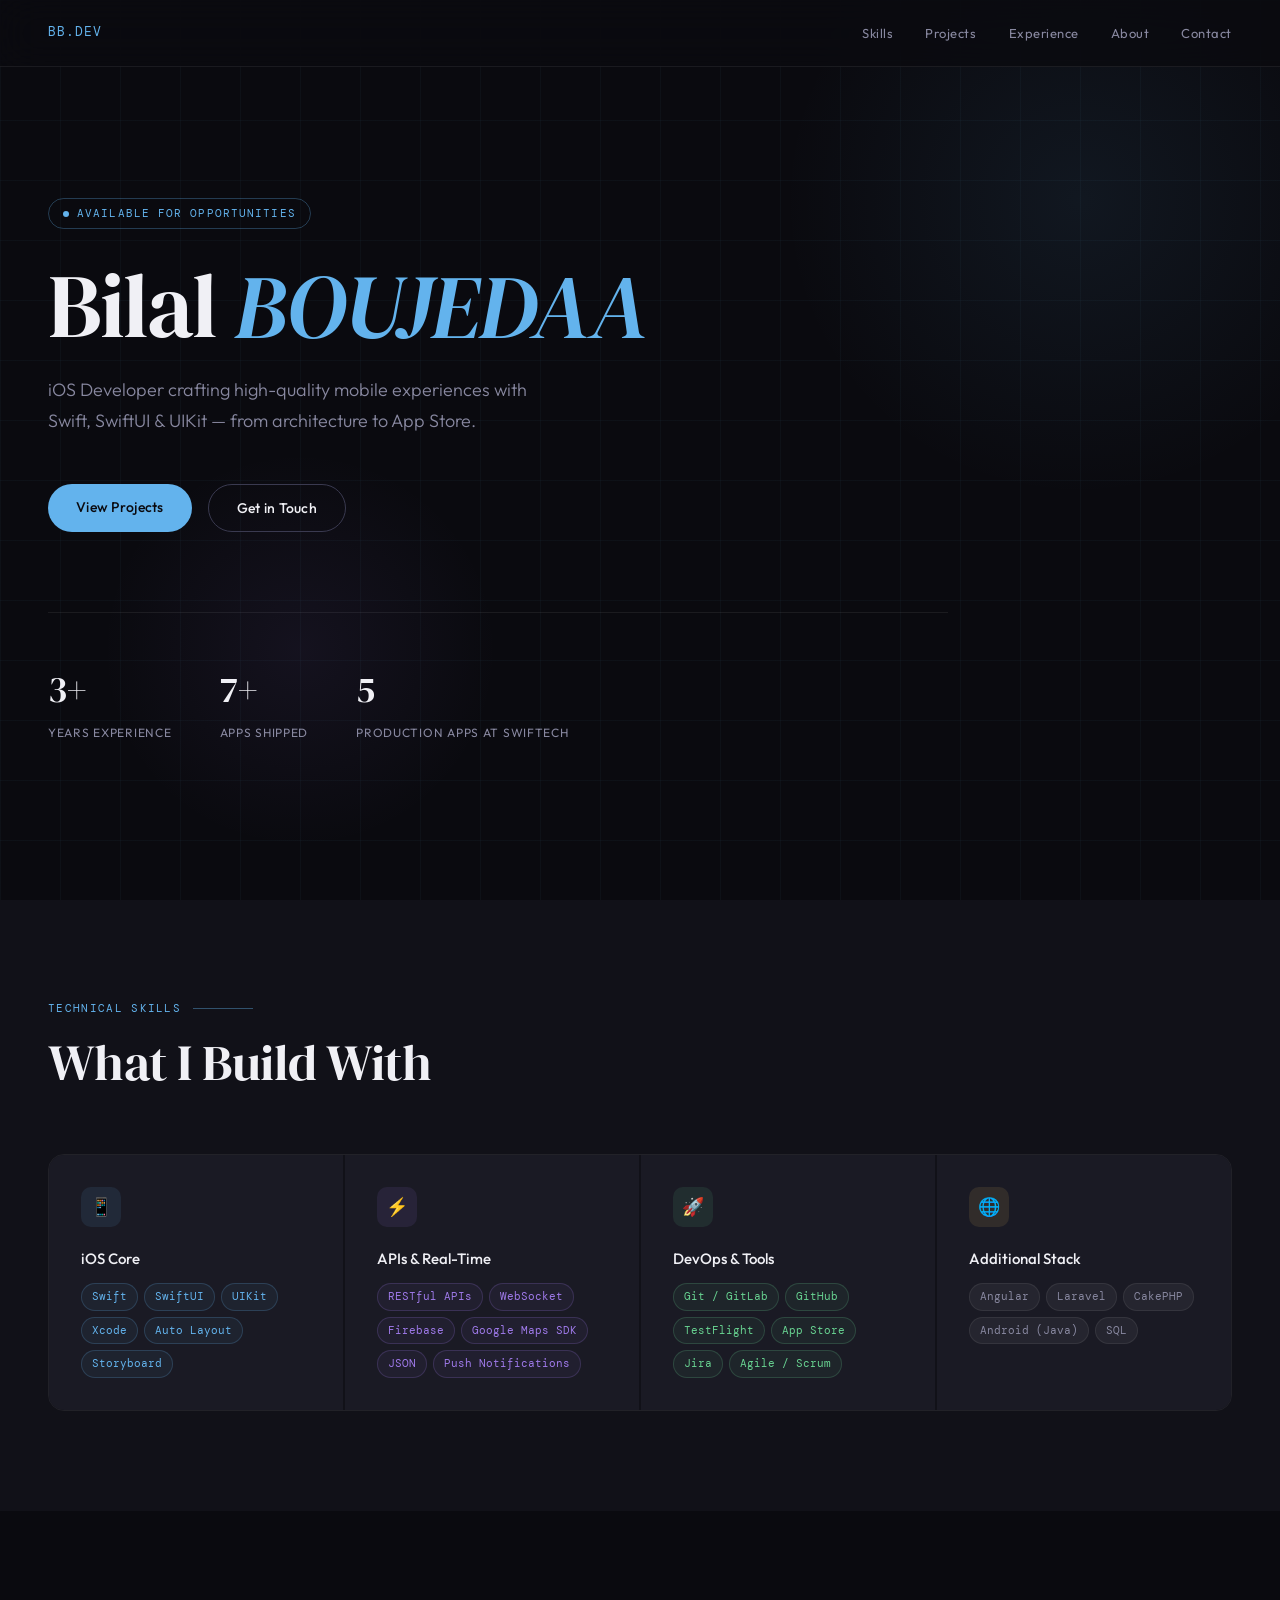
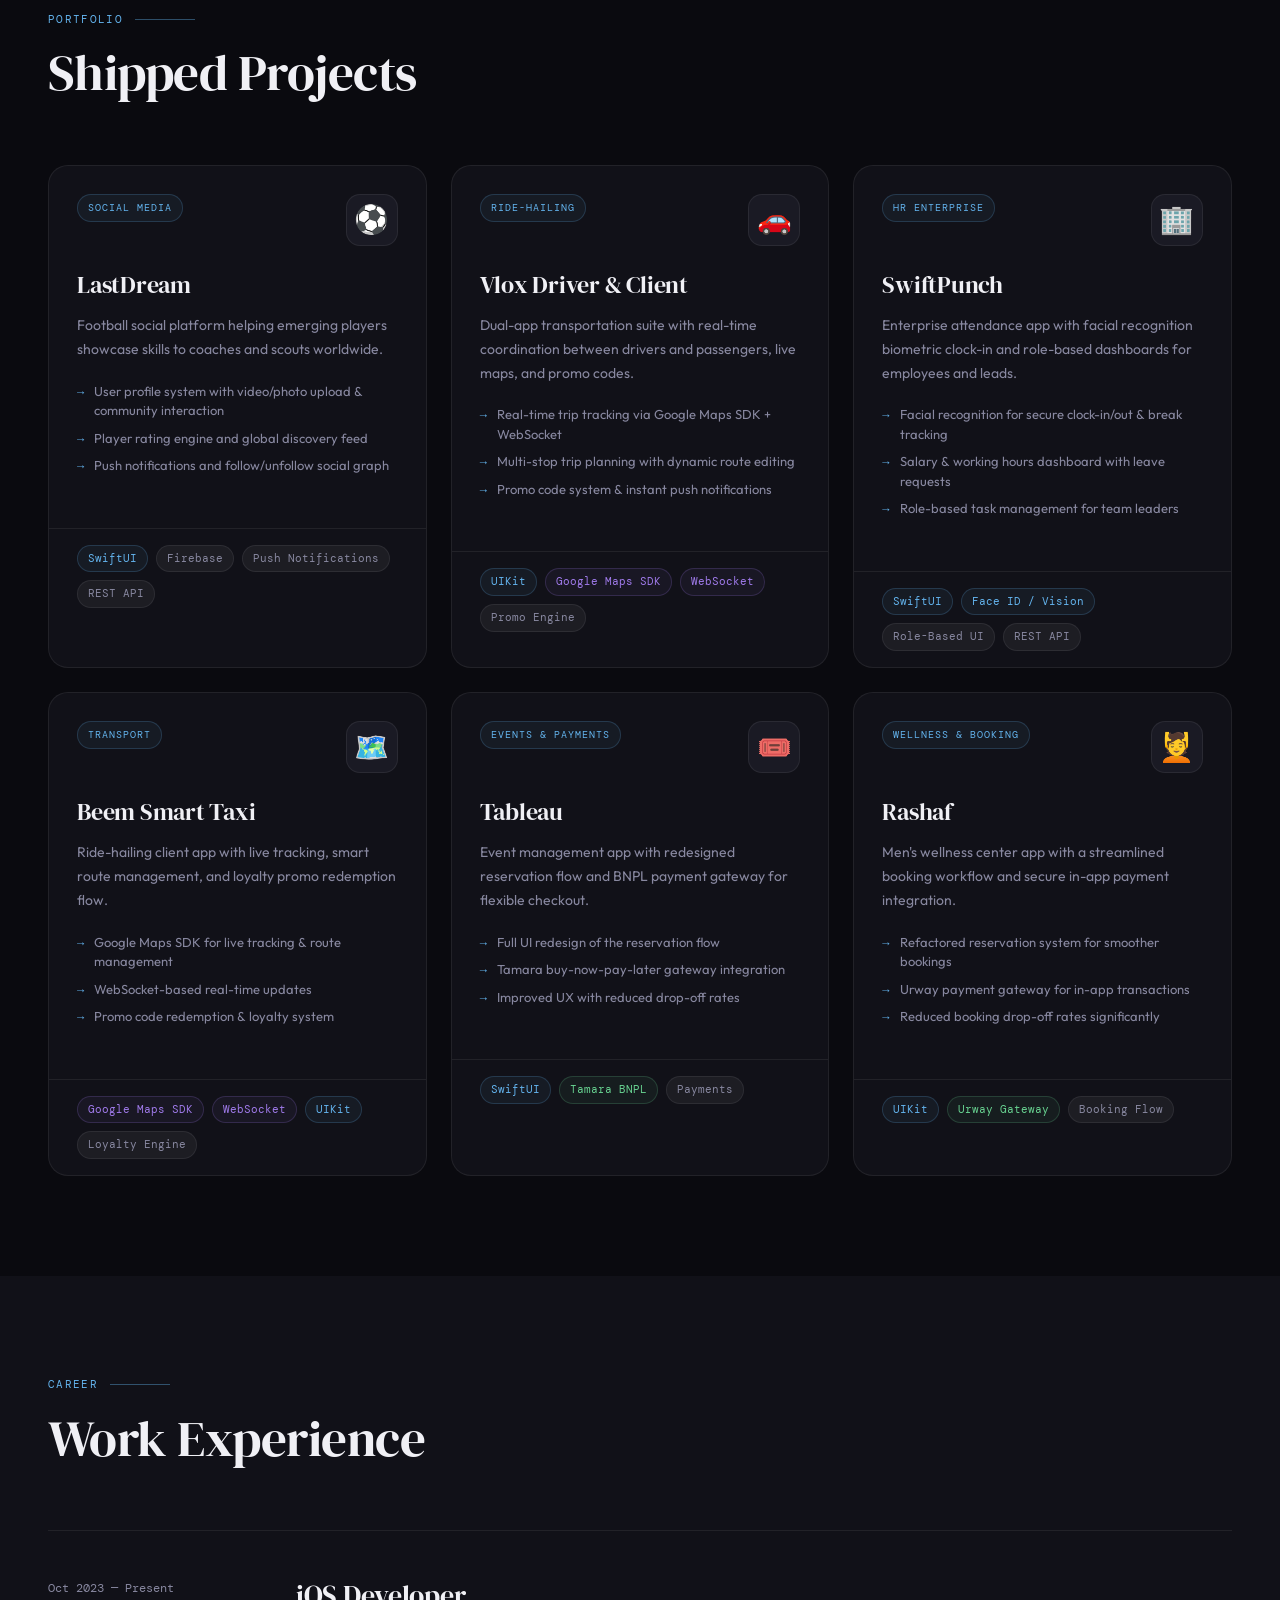
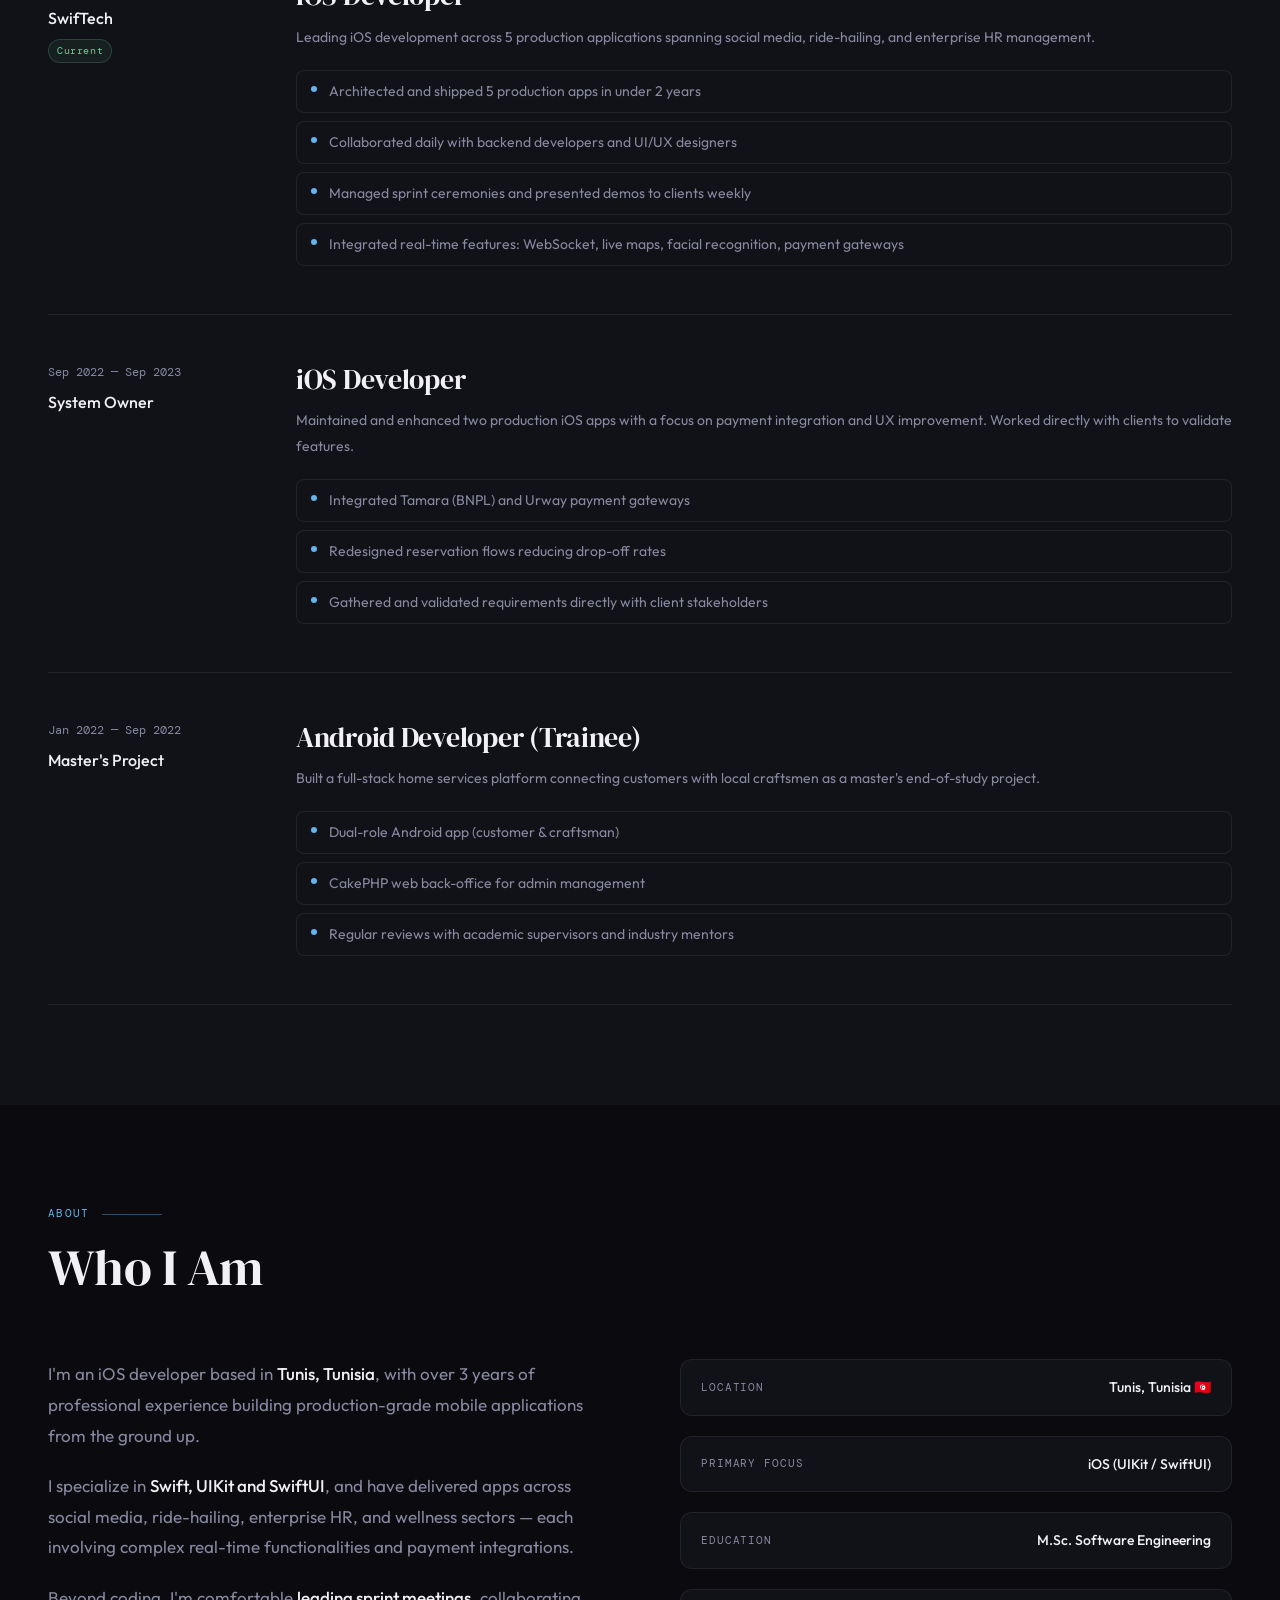
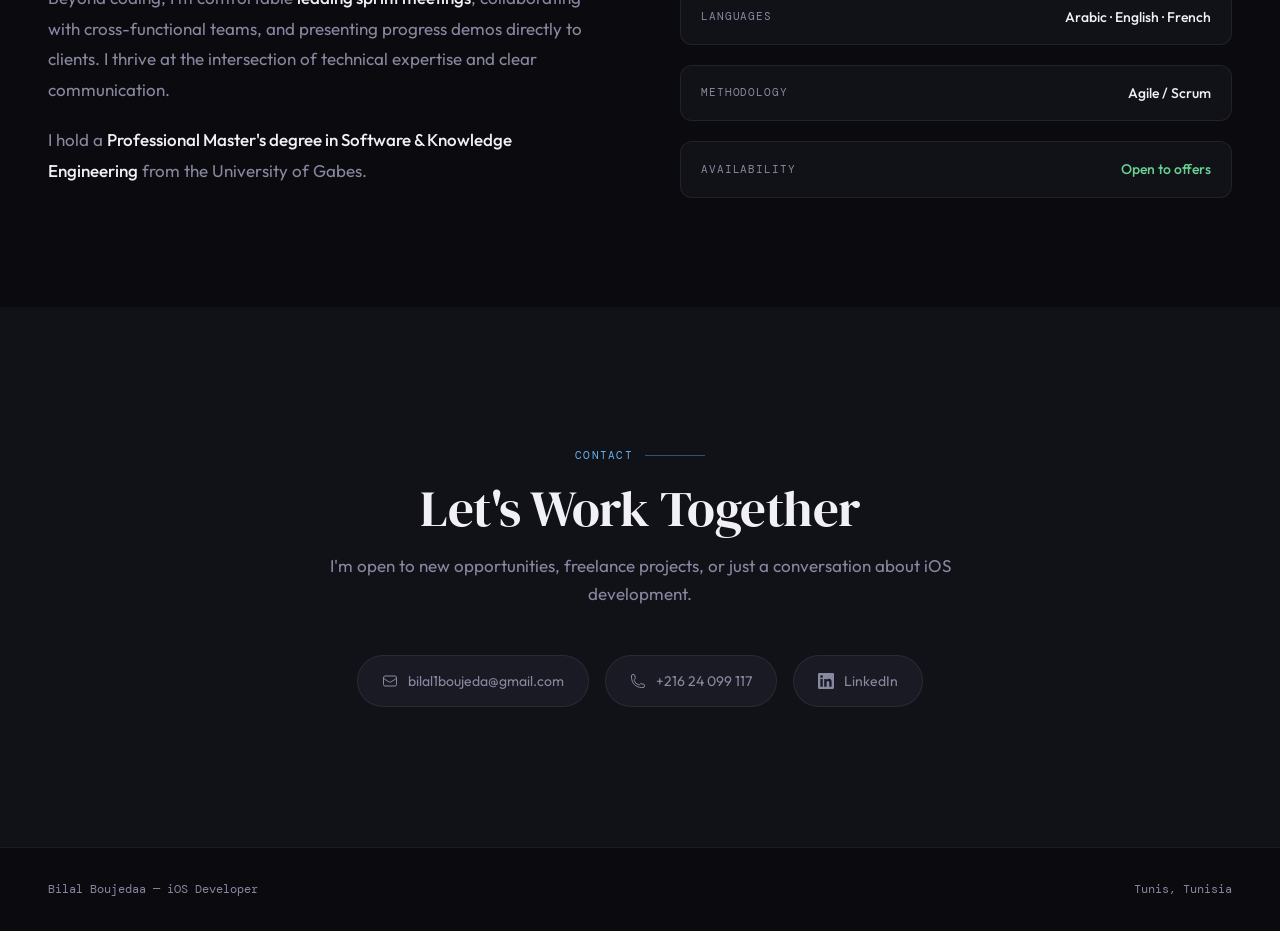
==== bilal_portfolio.html @ 6ac68c0a "first push" ====
<!DOCTYPE html>
<html lang="en">
<head>
<meta charset="UTF-8">
<meta name="viewport" content="width=device-width, initial-scale=1.0">
<link rel="icon" type="image/svg+xml" href="data:image/svg+xml,%3Csvg xmlns='http://www.w3.org/2000/svg' viewBox='0 0 384 512'%3E%3Cpath fill='black' d='M318.7 268.1c-.2-37.3 16.7-65.5 50.9-86.3-19.1-27.4-47.9-42.5-86-45.4-36.2-2.8-75.8 21.1-90.3 21.1-15.3 0-50.3-20.1-77.8-19.2-56.5.9-116.5 45.1-116.5 137.4 0 27.3 5 55.5 15 84.6 13.3 38.1 61.3 131.4 111.4 129.9 26.2-.6 44.7-18.7 78.8-18.7 33.1 0 50.3 18.7 79.4 18.7 50.6-.7 94.3-85.5 107-123.7-72.3-34.1-71.9-96.2-72-98.4zM251.2 99.1c27.8-33 25.3-63.1 24.5-74.1-24.5 1.4-52.9 16.7-69 35.4-17.7 20.2-28.1 45.1-25.8 73.2 26.7 2.1 53.4-11.5 70.3-34.5z'/%3E%3C/svg%3E">
<title>Bilal Boujedaa — iOS Developer</title>
<link rel="preconnect" href="https://fonts.googleapis.com">
<link href="https://fonts.googleapis.com/css2?family=DM+Serif+Display:ital@0;1&family=DM+Mono:wght@300;400;500&family=Outfit:wght@300;400;500;600&display=swap" rel="stylesheet">
<style>
  :root {
    --bg: #0a0a0f;
    --surface: #111118;
    --surface2: #1a1a24;
    --border: rgba(255,255,255,0.07);
    --border-accent: rgba(99,179,237,0.3);
    --accent: #63b3ed;
    --accent2: #9f7aea;
    --accent3: #68d391;
    --text: #f0f0f5;
    --muted: #8888a0;
    --faint: #3a3a50;
  }

  * { margin: 0; padding: 0; box-sizing: border-box; }

  html { scroll-behavior: smooth; }

  body {
    background: var(--bg);
    color: var(--text);
    font-family: 'Outfit', sans-serif;
    font-size: 16px;
    line-height: 1.6;
    overflow-x: hidden;
  }

  /* NAV */
  nav {
    position: fixed; top: 0; left: 0; right: 0; z-index: 100;
    padding: 20px 48px;
    display: flex; align-items: center; justify-content: space-between;
    background: rgba(10,10,15,0.8);
    backdrop-filter: blur(20px);
    border-bottom: 1px solid var(--border);
  }
  .nav-logo {
    font-family: 'DM Mono', monospace;
    font-size: 13px;
    color: var(--accent);
    letter-spacing: 0.08em;
    text-transform: uppercase;
  }
  .nav-links { display: flex; gap: 32px; list-style: none; }
  .nav-links a {
    font-size: 13px;
    color: var(--muted);
    text-decoration: none;
    letter-spacing: 0.04em;
    transition: color 0.2s;
  }
  .nav-links a:hover { color: var(--text); }

  /* HERO */
  .hero {
    min-height: 100vh;
    display: flex; flex-direction: column; justify-content: center;
    padding: 120px 48px 80px;
    position: relative;
    overflow: hidden;
  }

  .hero-grid {
    position: absolute; inset: 0; z-index: 0;
    background-image:
      linear-gradient(rgba(99,179,237,0.04) 1px, transparent 1px),
      linear-gradient(90deg, rgba(99,179,237,0.04) 1px, transparent 1px);
    background-size: 60px 60px;
  }

  .hero-glow {
    position: absolute;
    width: 600px; height: 600px;
    border-radius: 50%;
    background: radial-gradient(circle, rgba(99,179,237,0.08) 0%, transparent 70%);
    top: -100px; right: -100px;
    z-index: 0;
  }
  .hero-glow2 {
    position: absolute;
    width: 400px; height: 400px;
    border-radius: 50%;
    background: radial-gradient(circle, rgba(159,122,234,0.07) 0%, transparent 70%);
    bottom: 50px; left: 100px;
    z-index: 0;
  } 

  .hero-content { position: relative; z-index: 1; max-width: 900px; }

  .hero-tag {
    display: inline-flex; align-items: center; gap: 8px;
    padding: 6px 14px;
    border: 1px solid var(--border-accent);
    border-radius: 100px;
    font-family: 'DM Mono', monospace;
    font-size: 11px;
    color: var(--accent);
    letter-spacing: 0.1em;
    text-transform: uppercase;
    margin-bottom: 32px;
    animation: fadeUp 0.6s ease both;
  }
  .hero-tag::before {
    content: '';
    width: 6px; height: 6px; border-radius: 50%;
    background: var(--accent);
    animation: pulse 2s infinite;
  }

  @keyframes pulse {
    0%, 100% { opacity: 1; transform: scale(1); }
    50% { opacity: 0.5; transform: scale(0.8); }
  }

  h1 {
    font-family: 'DM Serif Display', serif;
    font-size: clamp(52px, 7vw, 96px);
    line-height: 1.0;
    font-weight: 400;
    letter-spacing: -0.02em;
    animation: fadeUp 0.6s 0.1s ease both;
  }
  h1 em {
    font-style: italic;
    color: var(--accent);
  }

  .hero-sub {
    font-size: 18px;
    color: var(--muted);
    font-weight: 300;
    max-width: 520px;
    margin-top: 24px;
    line-height: 1.7;
    animation: fadeUp 0.6s 0.2s ease both;
  }

  .hero-cta {
    display: flex; gap: 16px; margin-top: 48px;
    animation: fadeUp 0.6s 0.3s ease both;
  }
  .btn {
    padding: 12px 28px;
    border-radius: 100px;
    font-size: 14px;
    font-weight: 500;
    cursor: pointer;
    text-decoration: none;
    transition: all 0.2s;
    letter-spacing: 0.02em;
  }
  .btn-primary {
    background: var(--accent);
    color: #0a0a0f;
    border: none;
  }
  .btn-primary:hover { background: #90cdf4; transform: translateY(-1px); }
  .btn-outline {
    background: transparent;
    color: var(--text);
    border: 1px solid var(--faint);
  }
  .btn-outline:hover { border-color: var(--accent); color: var(--accent); transform: translateY(-1px); }

  .hero-stats {
    display: flex; gap: 48px; margin-top: 80px;
    padding-top: 48px;
    border-top: 1px solid var(--border);
    animation: fadeUp 0.6s 0.4s ease both;
  }
  .stat-num {
    font-family: 'DM Serif Display', serif;
    font-size: 36px;
    color: var(--text);
  }
  .stat-label {
    font-size: 12px;
    color: var(--muted);
    letter-spacing: 0.06em;
    text-transform: uppercase;
    margin-top: 4px;
  }

  /* SECTIONS */
  section { padding: 100px 48px; }

  .section-label {
    font-family: 'DM Mono', monospace;
    font-size: 11px;
    color: var(--accent);
    letter-spacing: 0.12em;
    text-transform: uppercase;
    margin-bottom: 16px;
    display: flex; align-items: center; gap: 12px;
  }
  .section-label::after {
    content: '';
    display: block; height: 1px;
    width: 60px; background: var(--accent);
    opacity: 0.4;
  }

  h2 {
    font-family: 'DM Serif Display', serif;
    font-size: clamp(36px, 4vw, 52px);
    font-weight: 400;
    line-height: 1.1;
    letter-spacing: -0.01em;
  }

  /* SKILLS */
  .skills-section { background: var(--surface); }
  .skills-grid {
    display: grid;
    grid-template-columns: repeat(auto-fit, minmax(260px, 1fr));
    gap: 2px;
    margin-top: 64px;
    border: 1px solid var(--border);
    border-radius: 16px;
    overflow: hidden;
  }
  .skill-card {
    padding: 32px;
    background: var(--surface2);
    transition: background 0.2s;
    position: relative;
  }
  .skill-card:hover { background: #1e1e2e; }
  .skill-icon {
    width: 40px; height: 40px; border-radius: 10px;
    display: flex; align-items: center; justify-content: center;
    font-size: 18px;
    margin-bottom: 20px;
  }
  .skill-card h3 {
    font-size: 15px; font-weight: 500;
    margin-bottom: 12px;
  }
  .skill-tags {
    display: flex; flex-wrap: wrap; gap: 6px;
  }
  .tag {
    font-family: 'DM Mono', monospace;
    font-size: 11px;
    padding: 4px 10px;
    border-radius: 100px;
    background: rgba(255,255,255,0.05);
    color: var(--muted);
    border: 1px solid var(--border);
  }
  .tag.accent { color: var(--accent); border-color: rgba(99,179,237,0.2); background: rgba(99,179,237,0.06); }
  .tag.purple { color: var(--accent2); border-color: rgba(159,122,234,0.2); background: rgba(159,122,234,0.06); }
  .tag.green { color: var(--accent3); border-color: rgba(104,211,145,0.2); background: rgba(104,211,145,0.06); }

  /* PROJECTS */
  .projects-grid {
    display: grid;
    grid-template-columns: repeat(auto-fit, minmax(340px, 1fr));
    gap: 24px;
    margin-top: 64px;
  }
  .project-card {
    background: var(--surface);
    border: 1px solid var(--border);
    border-radius: 20px;
    overflow: hidden;
    transition: transform 0.3s, border-color 0.3s;
    position: relative;
  }
  .project-card:hover {
    transform: translateY(-4px);
    border-color: rgba(99,179,237,0.25);
  }
  .project-header {
    padding: 28px 28px 0;
    display: flex; align-items: flex-start; justify-content: space-between;
  }
  .project-category {
    font-family: 'DM Mono', monospace;
    font-size: 10px;
    color: var(--accent);
    letter-spacing: 0.1em;
    text-transform: uppercase;
    padding: 5px 10px;
    border: 1px solid rgba(99,179,237,0.2);
    border-radius: 100px;
    background: rgba(99,179,237,0.06);
  }
  .project-emoji {
    font-size: 28px;
    width: 52px; height: 52px;
    background: var(--surface2);
    border-radius: 14px;
    display: flex; align-items: center; justify-content: center;
    border: 1px solid var(--border);
  }
  .project-body { padding: 20px 28px 28px; }
  .project-title {
    font-family: 'DM Serif Display', serif;
    font-size: 24px; font-weight: 400;
    margin-bottom: 10px;
    letter-spacing: -0.01em;
  }
  .project-desc {
    font-size: 14px;
    color: var(--muted);
    line-height: 1.7;
    margin-bottom: 20px;
  }
  .project-features {
    list-style: none;
    display: flex; flex-direction: column; gap: 8px;
    margin-bottom: 24px;
  }
  .project-features li {
    font-size: 13px;
    color: var(--muted);
    display: flex; align-items: flex-start; gap: 10px;
    line-height: 1.5;
  }
  .project-features li::before {
    content: '→';
    color: var(--accent);
    font-family: 'DM Mono', monospace;
    font-size: 12px;
    flex-shrink: 0;
    margin-top: 1px;
  }
  .project-footer {
    padding: 16px 28px;
    border-top: 1px solid var(--border);
    display: flex; flex-wrap: wrap; gap: 8px;
  }

  /* EXPERIENCE */
  .experience-list { margin-top: 64px; }
  .exp-item {
    display: grid;
    grid-template-columns: 200px 1fr;
    gap: 48px;
    padding: 48px 0;
    border-bottom: 1px solid var(--border);
    position: relative;
  }
  .exp-item:first-child { border-top: 1px solid var(--border); }
  .exp-meta { }
  .exp-date {
    font-family: 'DM Mono', monospace;
    font-size: 12px;
    color: var(--muted);
    margin-bottom: 8px;
  }
  .exp-company {
    font-size: 16px;
    font-weight: 500;
    color: var(--text);
    margin-bottom: 4px;
  }
  .exp-badge {
    display: inline-block;
    font-family: 'DM Mono', monospace;
    font-size: 10px;
    padding: 3px 8px;
    border-radius: 100px;
    background: rgba(104,211,145,0.08);
    color: var(--accent3);
    border: 1px solid rgba(104,211,145,0.2);
    letter-spacing: 0.06em;
  }
  .exp-role {
    font-family: 'DM Serif Display', serif;
    font-size: 28px;
    font-weight: 400;
    letter-spacing: -0.01em;
    margin-bottom: 12px;
    line-height: 1.2;
  }
  .exp-desc {
    font-size: 14px;
    color: var(--muted);
    line-height: 1.8;
    margin-bottom: 20px;
  }
  .exp-achievements {
    list-style: none; display: flex; flex-direction: column; gap: 8px;
  }
  .exp-achievements li {
    font-size: 14px; color: var(--muted);
    display: flex; align-items: flex-start; gap: 12px;
    padding: 10px 14px;
    background: var(--surface);
    border-radius: 8px;
    border: 1px solid var(--border);
    line-height: 1.5;
  }
  .exp-achievements li span.dot {
    width: 6px; height: 6px; border-radius: 50%;
    background: var(--accent); flex-shrink: 0; margin-top: 5px;
  }

  /* ABOUT */
  .about-grid {
    display: grid;
    grid-template-columns: 1fr 1fr;
    gap: 80px;
    align-items: start;
    margin-top: 64px;
  }
  .about-text p {
    font-size: 17px;
    color: var(--muted);
    line-height: 1.8;
    margin-bottom: 20px;
  }
  .about-text p strong { color: var(--text); font-weight: 500; }
  .about-details { display: flex; flex-direction: column; gap: 20px; }
  .detail-row {
    display: flex; justify-content: space-between; align-items: center;
    padding: 16px 20px;
    background: var(--surface);
    border: 1px solid var(--border);
    border-radius: 12px;
  }
  .detail-label {
    font-family: 'DM Mono', monospace;
    font-size: 11px;
    color: var(--muted);
    letter-spacing: 0.08em;
    text-transform: uppercase;
  }
  .detail-value { font-size: 14px; font-weight: 500; }

  /* CONTACT */
  .contact-section { background: var(--surface); }
  .contact-inner {
    max-width: 640px;
    margin: 0 auto;
    text-align: center;
    padding: 40px 0;
  }
  .contact-inner h2 { margin-bottom: 16px; }
  .contact-inner p {
    color: var(--muted);
    font-size: 17px;
    margin-bottom: 48px;
  }
  .contact-links {
    display: flex; justify-content: center; gap: 16px; flex-wrap: wrap;
  }
  .contact-link {
    display: flex; align-items: center; gap: 10px;
    padding: 14px 24px;
    border: 1px solid var(--border);
    border-radius: 100px;
    color: var(--muted);
    text-decoration: none;
    font-size: 14px;
    transition: all 0.2s;
    background: var(--surface2);
  }
  .contact-link:hover { border-color: var(--accent); color: var(--accent); background: rgba(99,179,237,0.05); }
  .contact-link svg { width: 16px; height: 16px; }

  /* FOOTER */
  footer {
    padding: 32px 48px;
    border-top: 1px solid var(--border);
    display: flex; justify-content: space-between; align-items: center;
  }
  footer p { font-family: 'DM Mono', monospace; font-size: 12px; color: var(--muted); }

  /* ANIMATIONS */
  @keyframes fadeUp {
    from { opacity: 0; transform: translateY(20px); }
    to { opacity: 1; transform: translateY(0); }
  }

  .reveal {
    opacity: 0; transform: translateY(30px);
    transition: opacity 0.7s ease, transform 0.7s ease;
  }
  .reveal.visible { opacity: 1; transform: translateY(0); }

  /* DEVICE MOCKUP */
  .iphone-wrap {
    display: flex; justify-content: center; gap: 24px;
    margin-top: 64px;
    flex-wrap: wrap;
  }
  .iphone {
    width: 180px;
    background: var(--surface2);
    border: 2px solid var(--border);
    border-radius: 36px;
    padding: 16px 12px;
    position: relative;
    flex-shrink: 0;
  }
  .iphone::before {
    content: '';
    display: block;
    width: 60px; height: 24px;
    background: var(--bg);
    border-radius: 0 0 16px 16px;
    margin: 0 auto 12px;
    border: 2px solid var(--border);
    border-top: none;
  }
  .iphone-screen {
    background: var(--surface);
    border-radius: 22px;
    height: 280px;
    overflow: hidden;
    position: relative;
  }
  .app-header {
    padding: 14px 12px 10px;
    border-bottom: 1px solid var(--border);
  }
  .app-title { font-size: 11px; font-weight: 600; color: var(--text); }
  .app-sub { font-size: 9px; color: var(--muted); }
  .app-content { padding: 10px 12px; }
  .app-card {
    background: var(--surface2);
    border-radius: 10px;
    padding: 10px;
    margin-bottom: 8px;
    display: flex; align-items: center; gap: 8px;
  }
  .app-dot { width: 8px; height: 8px; border-radius: 50%; flex-shrink: 0; }
  .app-line { height: 6px; border-radius: 3px; background: var(--faint); }
  .app-line.w80 { width: 80%; }
  .app-line.w60 { width: 60%; margin-top: 4px; }
  .map-placeholder {
    height: 100px;
    background: linear-gradient(135deg, #0f1a2e 0%, #162030 100%);
    border-radius: 10px;
    display: flex; align-items: center; justify-content: center;
    font-size: 28px;
    margin-bottom: 8px;
    position: relative;
    overflow: hidden;
  }
  .map-pin {
    position: absolute;
    width: 10px; height: 10px;
    border-radius: 50%;
    border: 2px solid var(--accent);
    background: rgba(99,179,237,0.3);
  }
  .map-route {
    position: absolute;
    height: 1px;
    background: var(--accent);
    opacity: 0.6;
  }

  @media (max-width: 768px) {
    nav { padding: 16px 24px; }
    .nav-links { display: none; }
    .hero { padding: 100px 24px 60px; }
    section { padding: 60px 24px; }
    .hero-stats { gap: 24px; }
    .exp-item { grid-template-columns: 1fr; gap: 20px; }
    .about-grid { grid-template-columns: 1fr; gap: 40px; }
    footer { flex-direction: column; gap: 12px; text-align: center; }
  }
</style>
</head>
<body>

<!-- NAV -->
<nav>
  <div class="nav-logo">BB.dev</div>
  <ul class="nav-links">
    <li><a href="#skills">Skills</a></li>
    <li><a href="#projects">Projects</a></li>
    <li><a href="#experience">Experience</a></li>
    <li><a href="#about">About</a></li>
    <li><a href="#contact">Contact</a></li>
  </ul>
</nav>

<!-- HERO -->
<section class="hero">
  <div class="hero-grid"></div>
  <div class="hero-glow"></div>
  <div class="hero-glow2"></div> 
  <div class="hero-content">
    <div class="hero-tag">Available for opportunities</div>
    <h1>Bilal <em>BOUJEDAA</em></h1>
    <p class="hero-sub">iOS Developer crafting high-quality mobile experiences with Swift, SwiftUI & UIKit — from architecture to App Store.</p>
    <div class="hero-cta">
      <a href="#projects" class="btn btn-primary">View Projects</a>
      <a href="#contact" class="btn btn-outline">Get in Touch</a>
    </div>
    <div class="hero-stats">
      <div>
        <div class="stat-num">3+</div>
        <div class="stat-label">Years Experience</div>
      </div>
      <div>
        <div class="stat-num">7+</div>
        <div class="stat-label">Apps Shipped</div>
      </div>
      <div>
        <div class="stat-num">5</div>
        <div class="stat-label">Production Apps at SwifTech</div>
      </div>
    </div>
  </div>
</section>

<!-- SKILLS -->
<section class="skills-section" id="skills">
  <div class="section-label">Technical Skills</div>
  <h2>What I Build With</h2>
  <div class="skills-grid reveal">
    <div class="skill-card">
      <div class="skill-icon" style="background: rgba(99,179,237,0.1);">📱</div>
      <h3>iOS Core</h3>
      <div class="skill-tags">
        <span class="tag accent">Swift</span>
        <span class="tag accent">SwiftUI</span>
        <span class="tag accent">UIKit</span>
        <span class="tag accent">Xcode</span>
        <span class="tag accent">Auto Layout</span>
        <span class="tag accent">Storyboard</span>
      </div>
    </div>
    <div class="skill-card">
      <div class="skill-icon" style="background: rgba(159,122,234,0.1);">⚡</div>
      <h3>APIs & Real-Time</h3>
      <div class="skill-tags">
        <span class="tag purple">RESTful APIs</span>
        <span class="tag purple">WebSocket</span>
        <span class="tag purple">Firebase</span>
        <span class="tag purple">Google Maps SDK</span>
        <span class="tag purple">JSON</span>
        <span class="tag purple">Push Notifications</span>
      </div>
    </div>
    <div class="skill-card">
      <div class="skill-icon" style="background: rgba(104,211,145,0.1);">🚀</div>
      <h3>DevOps & Tools</h3>
      <div class="skill-tags">
        <span class="tag green">Git / GitLab</span>
        <span class="tag green">GitHub</span>
        <span class="tag green">TestFlight</span>
        <span class="tag green">App Store</span>
        <span class="tag green">Jira</span>
        <span class="tag green">Agile / Scrum</span>
      </div>
    </div>
    <div class="skill-card">
      <div class="skill-icon" style="background: rgba(255,200,100,0.1);">🌐</div>
      <h3>Additional Stack</h3>
      <div class="skill-tags">
        <span class="tag">Angular</span>
        <span class="tag">Laravel</span>
        <span class="tag">CakePHP</span>
        <span class="tag">Android (Java)</span>
        <span class="tag">SQL</span>
      </div>
    </div>
  </div>
</section>

<!-- PROJECTS -->
<section id="projects">
  <div class="section-label">Portfolio</div>
  <h2>Shipped Projects</h2>
  <div class="projects-grid">

    <!-- LastDream -->
    <div class="project-card reveal">
      <div class="project-header">
        <span class="project-category">Social Media</span>
        <div class="project-emoji">⚽</div>
      </div>
      <div class="project-body">
        <h3 class="project-title">LastDream</h3>
        <p class="project-desc">Football social platform helping emerging players showcase skills to coaches and scouts worldwide.</p>
        <ul class="project-features">
          <li>User profile system with video/photo upload & community interaction</li>
          <li>Player rating engine and global discovery feed</li>
          <li>Push notifications and follow/unfollow social graph</li>
        </ul>
      </div>
      <div class="project-footer">
        <span class="tag accent">SwiftUI</span>
        <span class="tag">Firebase</span>
        <span class="tag">Push Notifications</span>
        <span class="tag">REST API</span>
      </div>
    </div>

    <!-- Vlox -->
    <div class="project-card reveal">
      <div class="project-header">
        <span class="project-category">Ride-Hailing</span>
        <div class="project-emoji">🚗</div>
      </div>
      <div class="project-body">
        <h3 class="project-title">Vlox Driver & Client</h3>
        <p class="project-desc">Dual-app transportation suite with real-time coordination between drivers and passengers, live maps, and promo codes.</p>
        <ul class="project-features">
          <li>Real-time trip tracking via Google Maps SDK + WebSocket</li>
          <li>Multi-stop trip planning with dynamic route editing</li>
          <li>Promo code system & instant push notifications</li>
        </ul>
      </div>
      <div class="project-footer">
        <span class="tag accent">UIKit</span>
        <span class="tag purple">Google Maps SDK</span>
        <span class="tag purple">WebSocket</span>
        <span class="tag">Promo Engine</span>
      </div>
    </div>

    <!-- SwiftPunch -->
    <div class="project-card reveal">
      <div class="project-header">
        <span class="project-category">HR Enterprise</span>
        <div class="project-emoji">🏢</div>
      </div>
      <div class="project-body">
        <h3 class="project-title">SwiftPunch</h3>
        <p class="project-desc">Enterprise attendance app with facial recognition biometric clock-in and role-based dashboards for employees and leads.</p>
        <ul class="project-features">
          <li>Facial recognition for secure clock-in/out & break tracking</li>
          <li>Salary & working hours dashboard with leave requests</li>
          <li>Role-based task management for team leaders</li>
        </ul>
      </div>
      <div class="project-footer">
        <span class="tag accent">SwiftUI</span>
        <span class="tag accent">Face ID / Vision</span>
        <span class="tag">Role-Based UI</span>
        <span class="tag">REST API</span>
      </div>
    </div>

    <!-- Beem -->
    <div class="project-card reveal">
      <div class="project-header">
        <span class="project-category">Transport</span>
        <div class="project-emoji">🗺️</div>
      </div>
      <div class="project-body">
        <h3 class="project-title">Beem Smart Taxi</h3>
        <p class="project-desc">Ride-hailing client app with live tracking, smart route management, and loyalty promo redemption flow.</p>
        <ul class="project-features">
          <li>Google Maps SDK for live tracking & route management</li>
          <li>WebSocket-based real-time updates</li>
          <li>Promo code redemption & loyalty system</li>
        </ul>
      </div>
      <div class="project-footer">
        <span class="tag purple">Google Maps SDK</span>
        <span class="tag purple">WebSocket</span>
        <span class="tag accent">UIKit</span>
        <span class="tag">Loyalty Engine</span>
      </div>
    </div>

    <!-- Tableau -->
    <div class="project-card reveal">
      <div class="project-header">
        <span class="project-category">Events & Payments</span>
        <div class="project-emoji">🎟️</div>
      </div>
      <div class="project-body">
        <h3 class="project-title">Tableau</h3>
        <p class="project-desc">Event management app with redesigned reservation flow and BNPL payment gateway for flexible checkout.</p>
        <ul class="project-features">
          <li>Full UI redesign of the reservation flow</li>
          <li>Tamara buy-now-pay-later gateway integration</li>
          <li>Improved UX with reduced drop-off rates</li>
        </ul>
      </div>
      <div class="project-footer">
        <span class="tag accent">SwiftUI</span>
        <span class="tag green">Tamara BNPL</span>
        <span class="tag">Payments</span>
      </div>
    </div>

    <!-- Rashaf -->
    <div class="project-card reveal">
      <div class="project-header">
        <span class="project-category">Wellness & Booking</span>
        <div class="project-emoji">💆</div>
      </div>
      <div class="project-body">
        <h3 class="project-title">Rashaf</h3>
        <p class="project-desc">Men's wellness center app with a streamlined booking workflow and secure in-app payment integration.</p>
        <ul class="project-features">
          <li>Refactored reservation system for smoother bookings</li>
          <li>Urway payment gateway for in-app transactions</li>
          <li>Reduced booking drop-off rates significantly</li>
        </ul>
      </div>
      <div class="project-footer">
        <span class="tag accent">UIKit</span>
        <span class="tag green">Urway Gateway</span>
        <span class="tag">Booking Flow</span>
      </div>
    </div>

  </div>
</section>

<!-- EXPERIENCE -->
<section id="experience" style="background: var(--surface);">
  <div class="section-label">Career</div>
  <h2>Work Experience</h2>
  <div class="experience-list">

    <div class="exp-item reveal">
      <div class="exp-meta">
        <div class="exp-date">Oct 2023 — Present</div>
        <div class="exp-company">SwifTech</div>
        <span class="exp-badge">Current</span>
      </div>
      <div class="exp-body">
        <div class="exp-role">iOS Developer</div>
        <p class="exp-desc">Leading iOS development across 5 production applications spanning social media, ride-hailing, and enterprise HR management.</p>
        <ul class="exp-achievements">
          <li><span class="dot"></span>Architected and shipped 5 production apps in under 2 years</li>
          <li><span class="dot"></span>Collaborated daily with backend developers and UI/UX designers</li>
          <li><span class="dot"></span>Managed sprint ceremonies and presented demos to clients weekly</li>
          <li><span class="dot"></span>Integrated real-time features: WebSocket, live maps, facial recognition, payment gateways</li>
        </ul>
      </div>
    </div>

    <div class="exp-item reveal">
      <div class="exp-meta">
        <div class="exp-date">Sep 2022 — Sep 2023</div>
        <div class="exp-company">System Owner</div>
      </div>
      <div class="exp-body">
        <div class="exp-role">iOS Developer</div>
        <p class="exp-desc">Maintained and enhanced two production iOS apps with a focus on payment integration and UX improvement. Worked directly with clients to validate features.</p>
        <ul class="exp-achievements">
          <li><span class="dot"></span>Integrated Tamara (BNPL) and Urway payment gateways</li>
          <li><span class="dot"></span>Redesigned reservation flows reducing drop-off rates</li>
          <li><span class="dot"></span>Gathered and validated requirements directly with client stakeholders</li>
        </ul>
      </div>
    </div>

    <div class="exp-item reveal">
      <div class="exp-meta">
        <div class="exp-date">Jan 2022 — Sep 2022</div>
        <div class="exp-company">Master's Project</div>
      </div>
      <div class="exp-body">
        <div class="exp-role">Android Developer (Trainee)</div>
        <p class="exp-desc">Built a full-stack home services platform connecting customers with local craftsmen as a master's end-of-study project.</p>
        <ul class="exp-achievements">
          <li><span class="dot"></span>Dual-role Android app (customer & craftsman)</li>
          <li><span class="dot"></span>CakePHP web back-office for admin management</li>
          <li><span class="dot"></span>Regular reviews with academic supervisors and industry mentors</li>
        </ul>
      </div>
    </div>

  </div>
</section>

<!-- ABOUT -->
<section id="about">
  <div class="section-label">About</div>
  <h2>Who I Am</h2>
  <div class="about-grid">
    <div class="about-text reveal">
      <p>I'm an iOS developer based in <strong>Tunis, Tunisia</strong>, with over 3 years of professional experience building production-grade mobile applications from the ground up.</p>
      <p>I specialize in <strong>Swift, UIKit and SwiftUI</strong>, and have delivered apps across social media, ride-hailing, enterprise HR, and wellness sectors — each involving complex real-time functionalities and payment integrations.</p>
      <p>Beyond coding, I'm comfortable <strong>leading sprint meetings</strong>, collaborating with cross-functional teams, and presenting progress demos directly to clients. I thrive at the intersection of technical expertise and clear communication.</p>
      <p>I hold a <strong>Professional Master's degree in Software & Knowledge Engineering</strong> from the University of Gabes.</p>
    </div>
    <div class="about-details reveal">
      <div class="detail-row">
        <span class="detail-label">Location</span>
        <span class="detail-value">Tunis, Tunisia 🇹🇳</span>
      </div>
      <div class="detail-row">
        <span class="detail-label">Primary Focus</span>
        <span class="detail-value">iOS (UIKit / SwiftUI)</span>
      </div>
      <div class="detail-row">
        <span class="detail-label">Education</span>
        <span class="detail-value">M.Sc. Software Engineering</span>
      </div>
      <div class="detail-row">
        <span class="detail-label">Languages</span>
        <span class="detail-value">Arabic · English · French</span>
      </div>
      <div class="detail-row">
        <span class="detail-label">Methodology</span>
        <span class="detail-value">Agile / Scrum</span>
      </div>
      <div class="detail-row">
        <span class="detail-label">Availability</span>
        <span class="detail-value" style="color: var(--accent3);">Open to offers</span>
      </div>
    </div>
  </div>
</section>

<!-- CONTACT -->
<section class="contact-section" id="contact">
  <div class="contact-inner reveal">
    <div class="section-label" style="justify-content: center;">Contact</div>
    <h2>Let's Work Together</h2>
    <p>I'm open to new opportunities, freelance projects, or just a conversation about iOS development.</p>
    <div class="contact-links">
      <a href="mailto:bilal1boujeda@gmail.com" class="contact-link">
        <svg fill="none" viewBox="0 0 24 24" stroke="currentColor" stroke-width="1.5"><path stroke-linecap="round" stroke-linejoin="round" d="M21.75 6.75v10.5a2.25 2.25 0 01-2.25 2.25h-15a2.25 2.25 0 01-2.25-2.25V6.75m19.5 0A2.25 2.25 0 0019.5 4.5h-15a2.25 2.25 0 00-2.25 2.25m19.5 0v.243a2.25 2.25 0 01-1.07 1.916l-7.5 4.615a2.25 2.25 0 01-2.36 0L3.32 8.91a2.25 2.25 0 01-1.07-1.916V6.75" /></svg>
        bilal1boujeda@gmail.com
      </a>
      <a href="tel:+21624099117" class="contact-link">
        <svg fill="none" viewBox="0 0 24 24" stroke="currentColor" stroke-width="1.5"><path stroke-linecap="round" stroke-linejoin="round" d="M2.25 6.75c0 8.284 6.716 15 15 15h2.25a2.25 2.25 0 002.25-2.25v-1.372c0-.516-.351-.966-.852-1.091l-4.423-1.106c-.44-.11-.902.055-1.173.417l-.97 1.293c-.282.376-.769.542-1.21.38a12.035 12.035 0 01-7.143-7.143c-.162-.441.004-.928.38-1.21l1.293-.97c.363-.271.527-.734.417-1.173L6.963 3.102a1.125 1.125 0 00-1.091-.852H4.5A2.25 2.25 0 002.25 4.5v2.25z" /></svg>
        +216 24 099 117
      </a>
      <a href="https://www.linkedin.com/in/bilal-boujedaa-b42918160/" target="_blank" class="contact-link">
        <svg fill="currentColor" viewBox="0 0 24 24"><path d="M20.447 20.452h-3.554v-5.569c0-1.328-.027-3.037-1.852-3.037-1.853 0-2.136 1.445-2.136 2.939v5.667H9.351V9h3.414v1.561h.046c.477-.9 1.637-1.85 3.37-1.85 3.601 0 4.267 2.37 4.267 5.455v6.286zM5.337 7.433a2.062 2.062 0 01-2.063-2.065 2.064 2.064 0 112.063 2.065zm1.782 13.019H3.555V9h3.564v11.452zM22.225 0H1.771C.792 0 0 .774 0 1.729v20.542C0 23.227.792 24 1.771 24h20.451C23.2 24 24 23.227 24 22.271V1.729C24 .774 23.2 0 22.222 0h.003z"/></svg>
        LinkedIn
      </a>
    </div>
  </div>
</section>

<!-- FOOTER -->
<footer>
  <p>Bilal Boujedaa — iOS Developer</p>
  <p>Tunis, Tunisia</p>
</footer>

<script>
const observer = new IntersectionObserver(entries => {
  entries.forEach((entry, i) => {
    if (entry.isIntersecting) {
      setTimeout(() => entry.target.classList.add('visible'), i * 80);
    }
  });
}, { threshold: 0.1 });

document.querySelectorAll('.reveal').forEach(el => observer.observe(el));
</script>
</body>
</html>
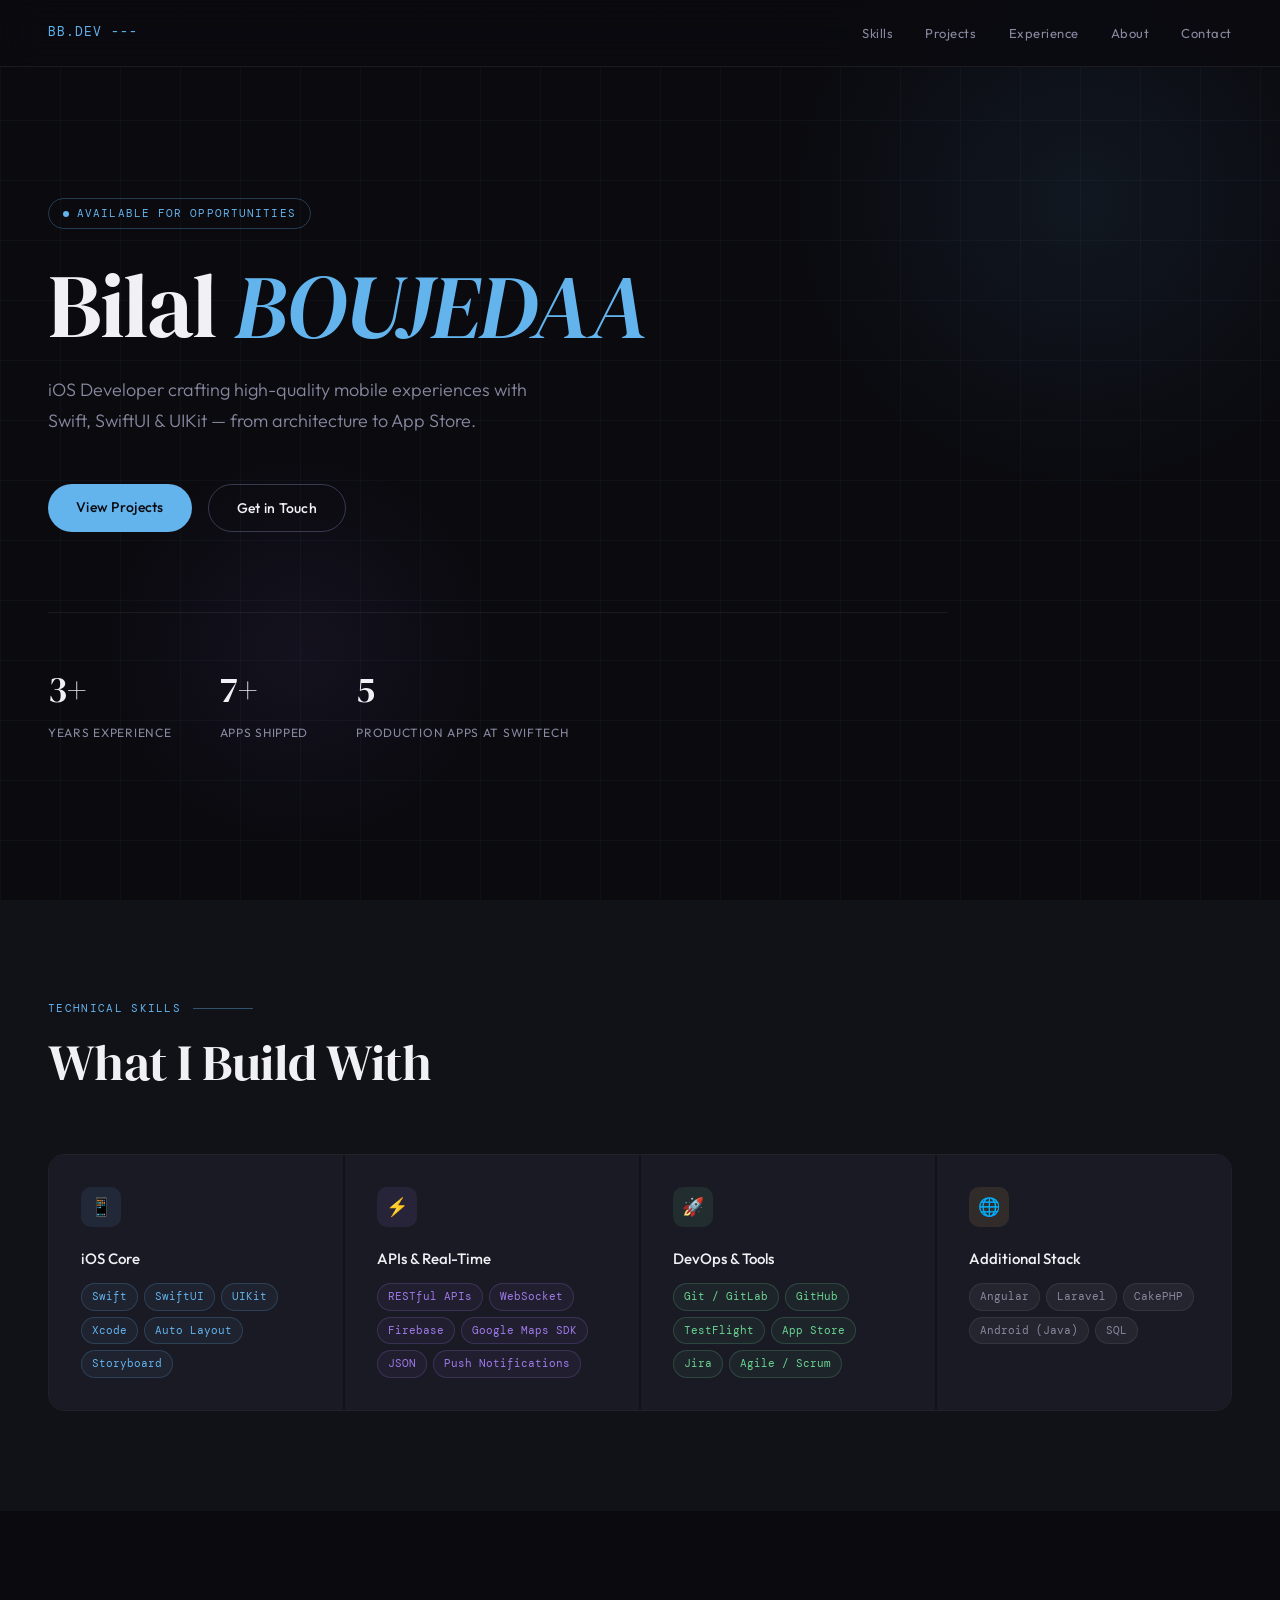
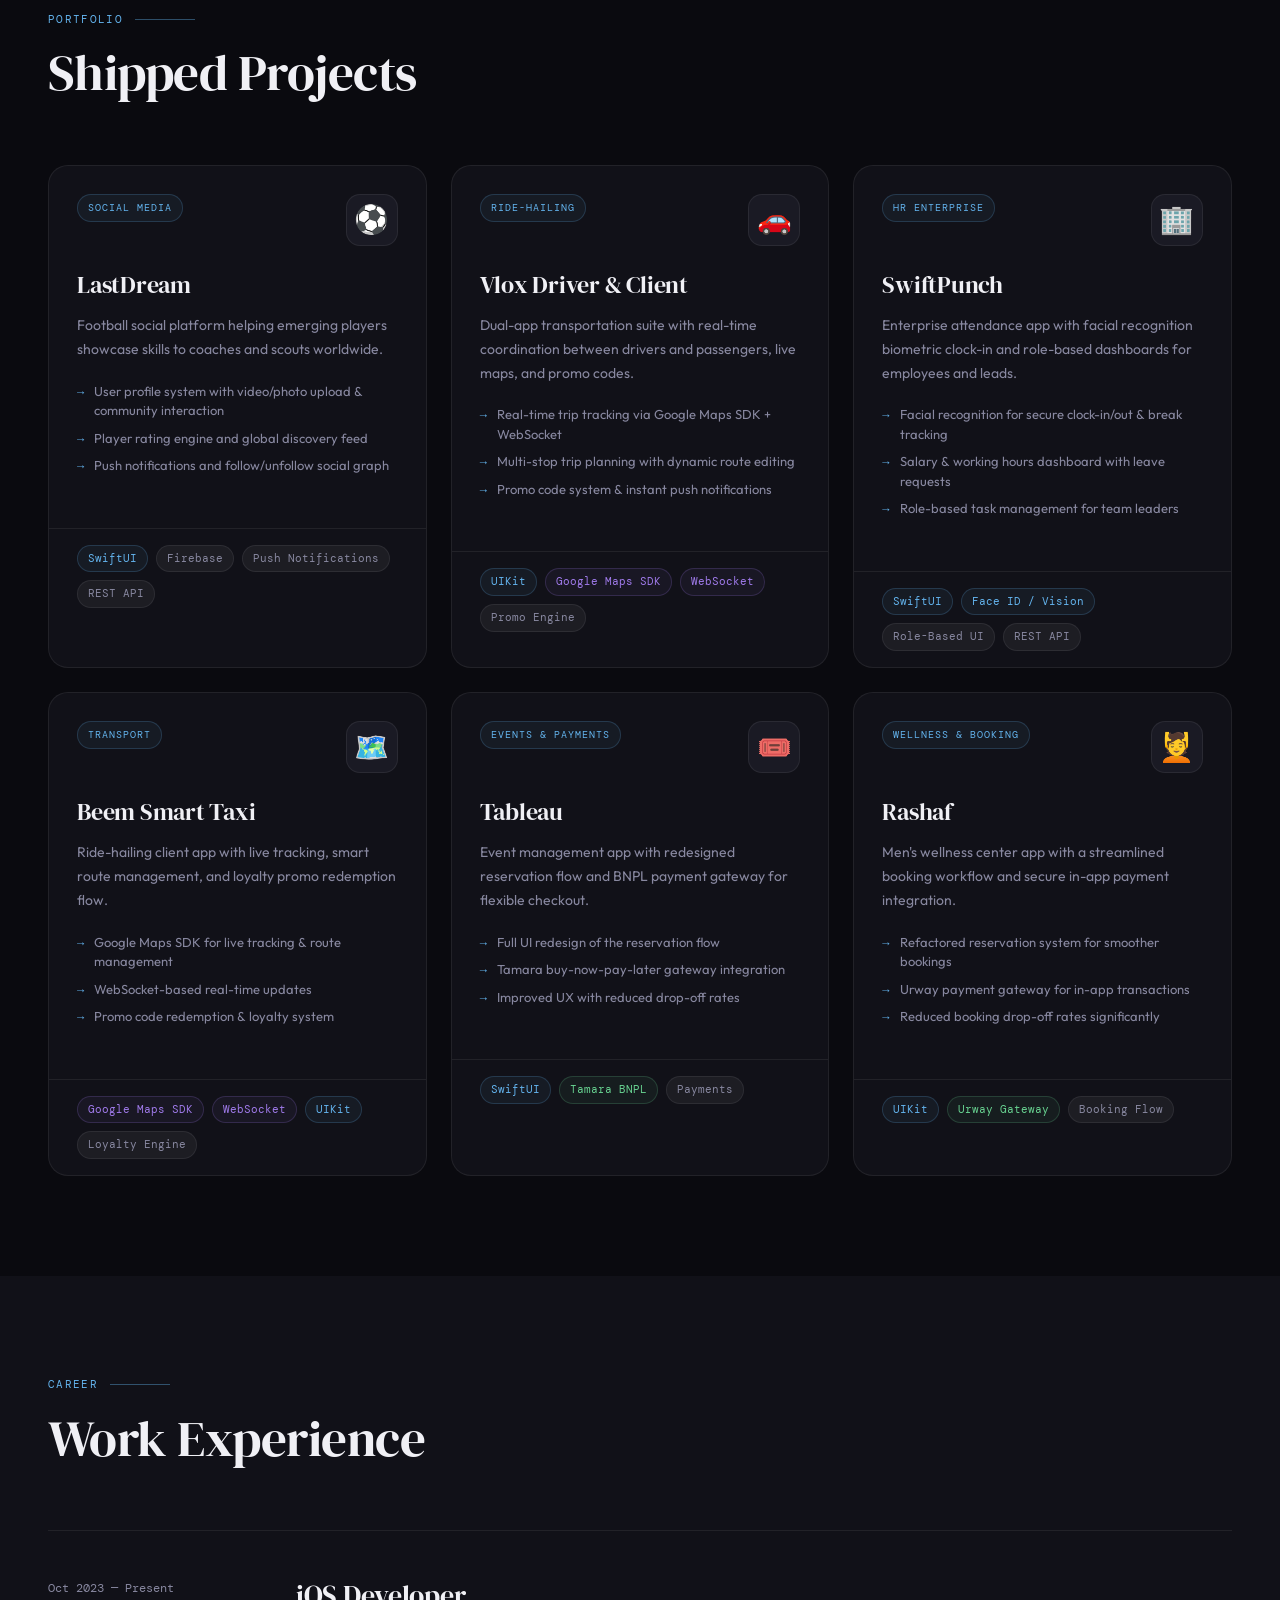
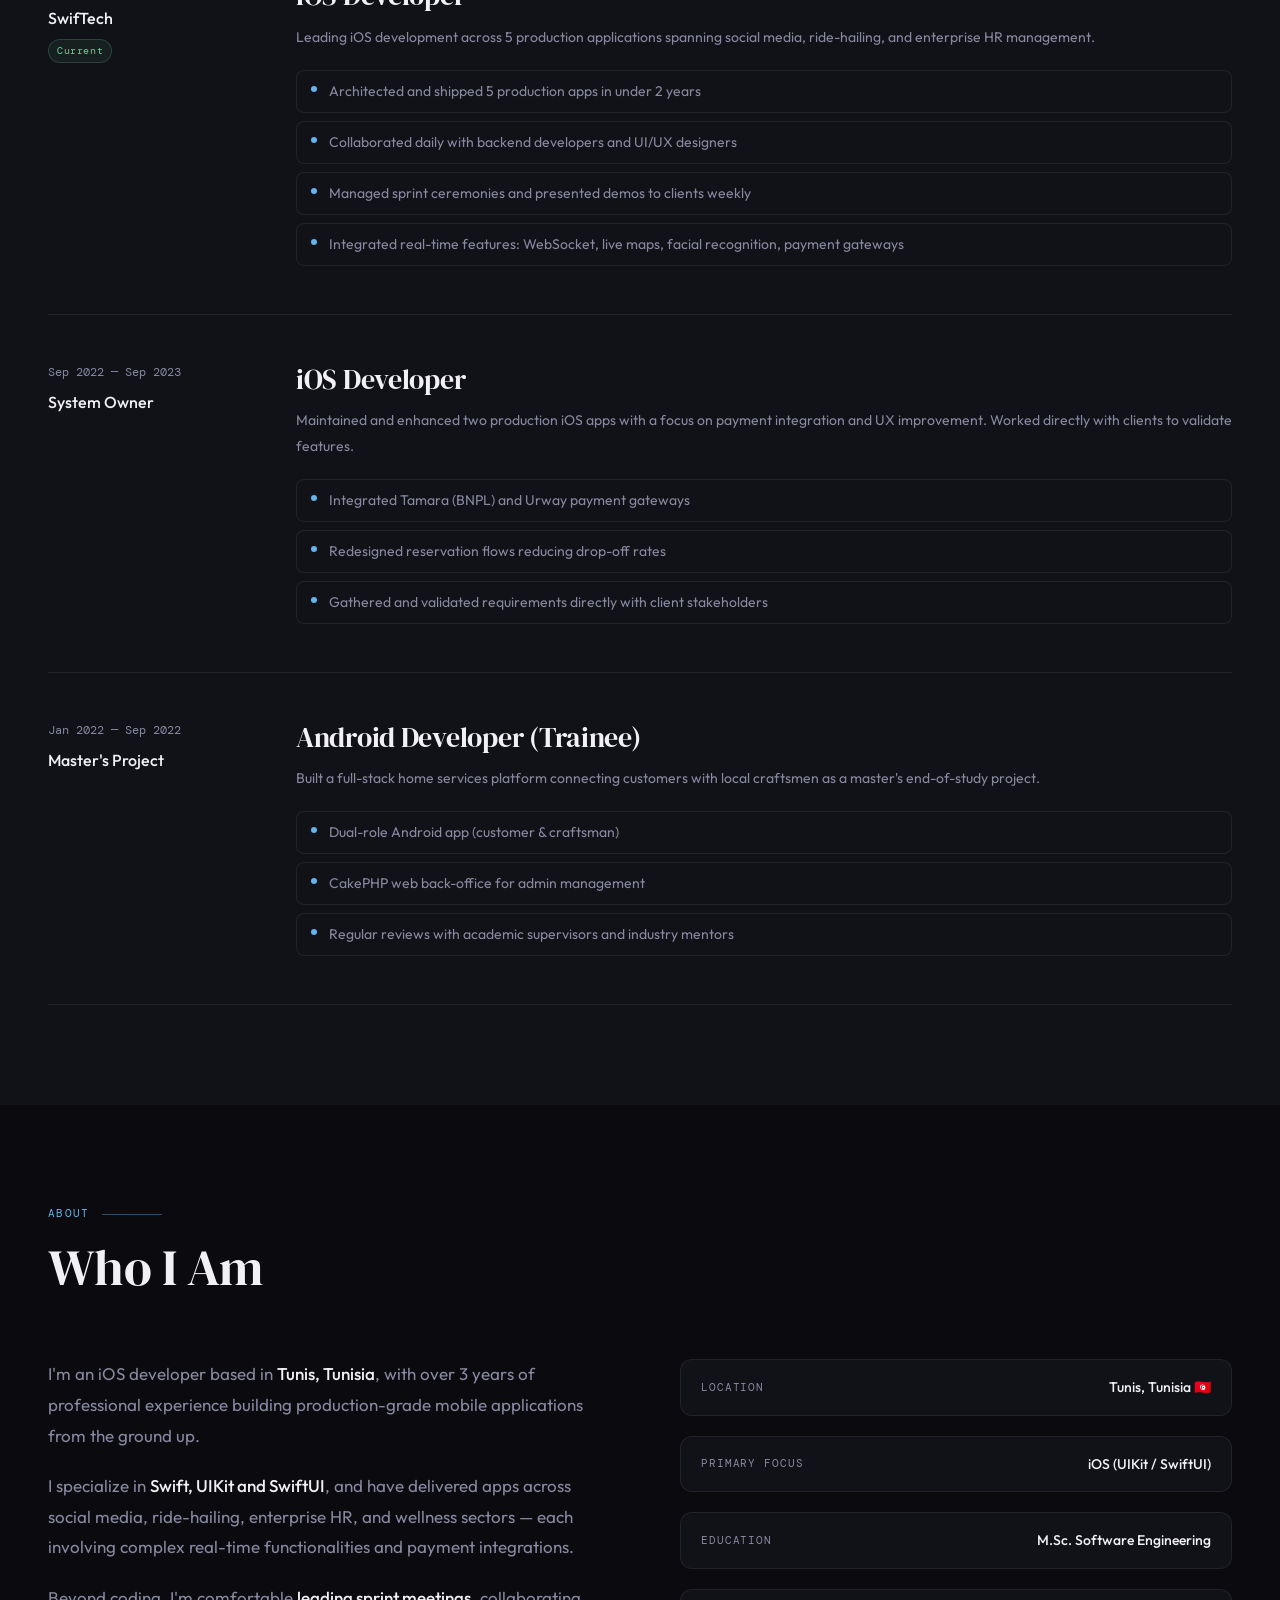
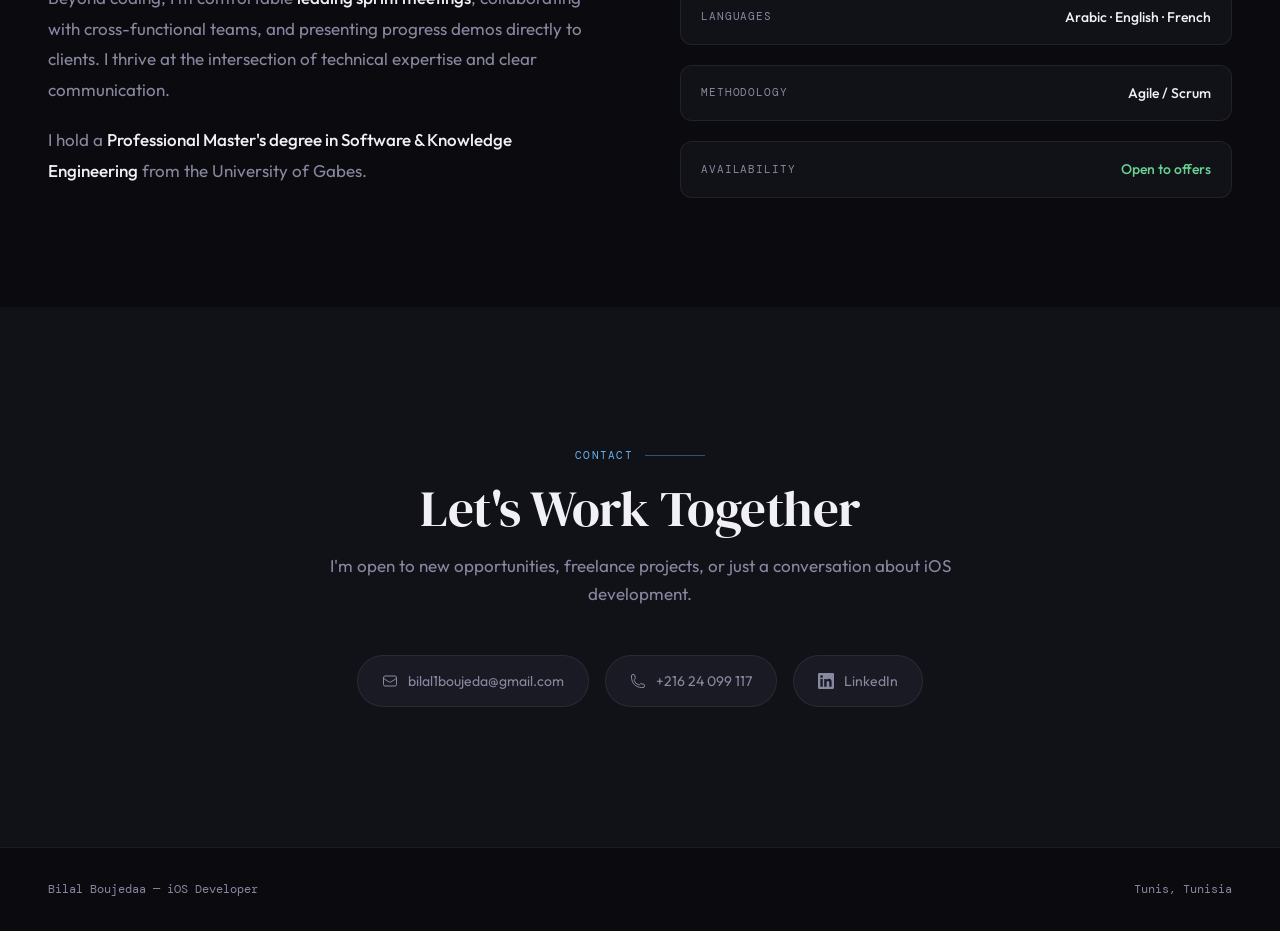
==== commit 73449000: "test" ====
--- a/bilal_portfolio.html
+++ b/bilal_portfolio.html
@@ -581,7 +581,7 @@
 
 <!-- NAV -->
 <nav>
-  <div class="nav-logo">BB.dev</div>
+  <div class="nav-logo">BB.dev ---</div>
   <ul class="nav-links">
     <li><a href="#skills">Skills</a></li>
     <li><a href="#projects">Projects</a></li>
